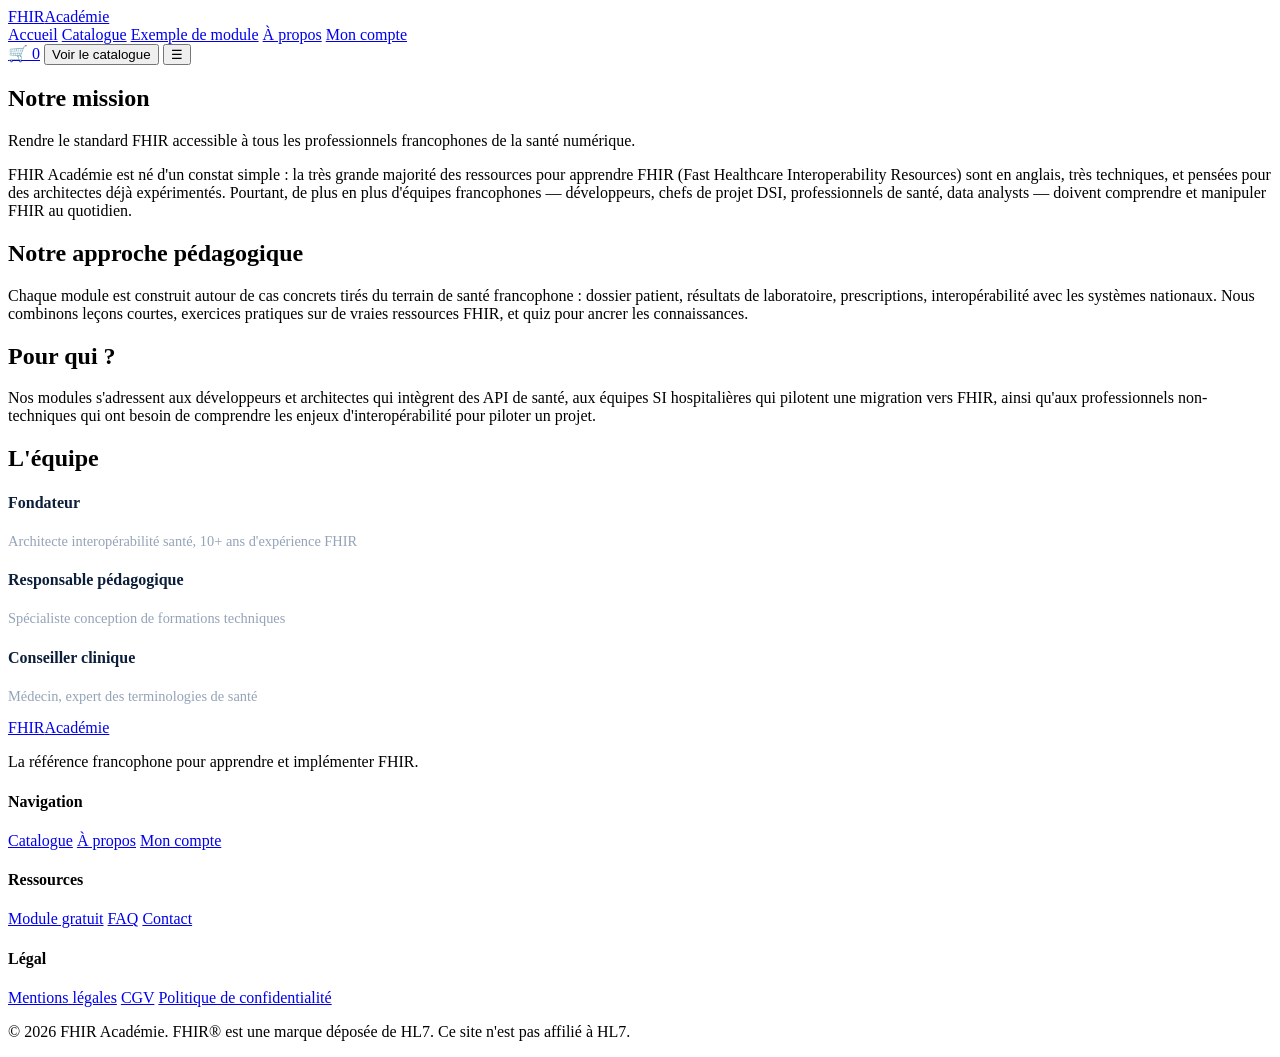
==== a-propos.html @ 5322b97f "Add files via upload" ====
<!DOCTYPE html>
<html lang="fr">
<head>
<meta charset="UTF-8">
<meta name="viewport" content="width=device-width, initial-scale=1.0">
<title>À propos — FHIR Académie</title>
<link rel="stylesheet" href="css/style.css">
</head>
<body>

<header class="site-header">
  <div class="container header-inner">
    <a href="index.html" class="logo">FHIR<span>Académie</span></a>
    <nav class="main-nav" id="mainNav">
      <a href="index.html">Accueil</a>
      <a href="catalogue.html">Catalogue</a>
      <a href="module.html?id=fhir-101">Exemple de module</a>
      <a href="a-propos.html" class="active">À propos</a>
      <a href="compte.html">Mon compte</a>
    </nav>
    <div class="header-actions">
      <a href="panier.html" class="cart-link">🛒 <span id="cartCount">0</span></a>
      <button class="btn btn-primary" onclick="window.location.href='catalogue.html'">Voir le catalogue</button>
      <button class="nav-toggle" id="navToggle" aria-label="Menu">☰</button>
    </div>
  </div>
</header>

<section class="page-hero">
  <div class="container">
    <h1>Notre mission</h1>
    <p>Rendre le standard FHIR accessible à tous les professionnels francophones de la santé numérique.</p>
  </div>
</section>

<div class="container">
  <div class="about-content">
    <p>FHIR Académie est né d'un constat simple : la très grande majorité des ressources pour apprendre FHIR
    (Fast Healthcare Interoperability Resources) sont en anglais, très techniques, et pensées pour des
    architectes déjà expérimentés. Pourtant, de plus en plus d'équipes francophones — développeurs, chefs
    de projet DSI, professionnels de santé, data analysts — doivent comprendre et manipuler FHIR au quotidien.</p>

    <h2>Notre approche pédagogique</h2>
    <p>Chaque module est construit autour de cas concrets tirés du terrain de santé francophone : dossier
    patient, résultats de laboratoire, prescriptions, interopérabilité avec les systèmes nationaux. Nous
    combinons leçons courtes, exercices pratiques sur de vraies ressources FHIR, et quiz pour ancrer les
    connaissances.</p>

    <h2>Pour qui ?</h2>
    <p>Nos modules s'adressent aux développeurs et architectes qui intègrent des API de santé, aux équipes
    SI hospitalières qui pilotent une migration vers FHIR, ainsi qu'aux professionnels non-techniques qui
    ont besoin de comprendre les enjeux d'interopérabilité pour piloter un projet.</p>

    <h2>L'équipe</h2>
    <div class="team-grid">
      <div class="team-card">
        <div class="team-avatar"></div>
        <h4 style="color:#0b1f3a;">Fondateur</h4>
        <p style="color:#94a3b8;font-size:.9rem;">Architecte interopérabilité santé, 10+ ans d'expérience FHIR</p>
      </div>
      <div class="team-card">
        <div class="team-avatar"></div>
        <h4 style="color:#0b1f3a;">Responsable pédagogique</h4>
        <p style="color:#94a3b8;font-size:.9rem;">Spécialiste conception de formations techniques</p>
      </div>
      <div class="team-card">
        <div class="team-avatar"></div>
        <h4 style="color:#0b1f3a;">Conseiller clinique</h4>
        <p style="color:#94a3b8;font-size:.9rem;">Médecin, expert des terminologies de santé</p>
      </div>
    </div>
  </div>
</div>

<footer class="site-footer">
  <div class="container footer-grid">
    <div>
      <a href="index.html" class="logo">FHIR<span>Académie</span></a>
      <p>La référence francophone pour apprendre et implémenter FHIR.</p>
    </div>
    <div>
      <h4>Navigation</h4>
      <a href="catalogue.html">Catalogue</a>
      <a href="a-propos.html">À propos</a>
      <a href="compte.html">Mon compte</a>
    </div>
    <div>
      <h4>Ressources</h4>
      <a href="module.html?id=fhir-101">Module gratuit</a>
      <a href="#">FAQ</a>
      <a href="#">Contact</a>
    </div>
    <div>
      <h4>Légal</h4>
      <a href="#">Mentions légales</a>
      <a href="#">CGV</a>
      <a href="#">Politique de confidentialité</a>
    </div>
  </div>
  <div class="container footer-bottom">
    <p>© 2026 FHIR Académie. FHIR® est une marque déposée de HL7. Ce site n'est pas affilié à HL7.</p>
  </div>
</footer>

<script src="js/data.js"></script>
<script src="js/cart.js"></script>
<script src="js/main.js"></script>
</body>
</html>
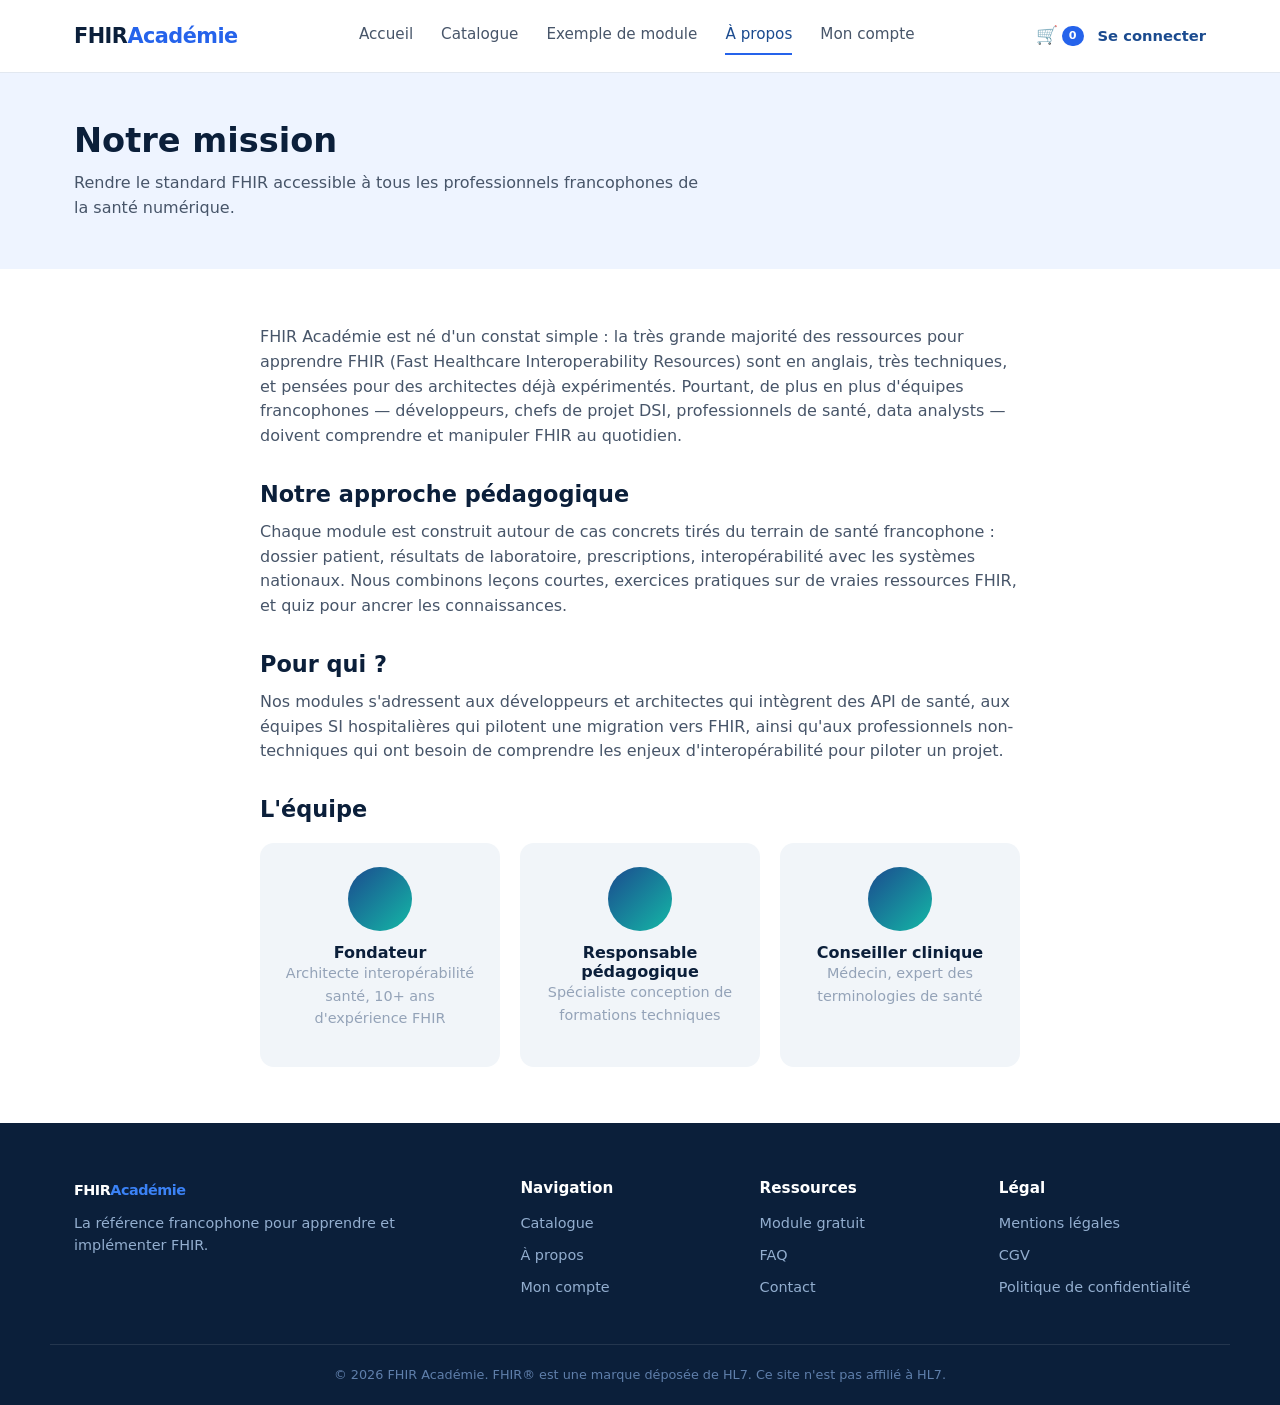
==== commit ca95a461: "update page compte connexion" ====
--- a/a-propos.html
+++ b/a-propos.html
@@ -20,7 +20,7 @@
     </nav>
     <div class="header-actions">
       <a href="panier.html" class="cart-link">🛒 <span id="cartCount">0</span></a>
-      <button class="btn btn-primary" onclick="window.location.href='catalogue.html'">Voir le catalogue</button>
+      <span id="authHeaderLink"></span>
       <button class="nav-toggle" id="navToggle" aria-label="Menu">☰</button>
     </div>
   </div>
@@ -105,5 +105,6 @@
 <script src="js/data.js"></script>
 <script src="js/cart.js"></script>
 <script src="js/main.js"></script>
+<script src="js/auth.js"></script>
 </body>
 </html>
--- a/css/style.css
+++ b/css/style.css
@@ -0,0 +1,298 @@
+/* ===== FHIR Académie — style.css ===== */
+:root{
+  --blue-900:#0b1f3a;
+  --blue-800:#12305c;
+  --blue-700:#1b4b8f;
+  --blue-600:#2563eb;
+  --blue-500:#3b82f6;
+  --blue-50:#eef4ff;
+  --teal:#14b8a6;
+  --ink:#0f172a;
+  --gray-600:#475569;
+  --gray-400:#94a3b8;
+  --gray-200:#e2e8f0;
+  --gray-100:#f1f5f9;
+  --white:#ffffff;
+  --radius:14px;
+  --radius-sm:8px;
+  --shadow:0 10px 30px -10px rgba(11,31,58,.15);
+  --shadow-sm:0 4px 14px -4px rgba(11,31,58,.12);
+  --maxw:1180px;
+}
+*{box-sizing:border-box;}
+html,body{margin:0;padding:0;}
+body{
+  font-family:"Segoe UI", "Inter", system-ui, -apple-system, Roboto, Helvetica, Arial, sans-serif;
+  color:var(--ink);
+  background:var(--white);
+  line-height:1.55;
+}
+img{max-width:100%;display:block;}
+a{color:inherit;text-decoration:none;}
+.container{max-width:var(--maxw);margin:0 auto;padding:0 24px;}
+ul{padding:0;margin:0;list-style:none;}
+h1,h2,h3,h4{line-height:1.2;margin:0;}
+p{margin:0;}
+code, pre{font-family:"Cascadia Code", Consolas, monospace;}
+
+/* Buttons */
+.btn{
+  display:inline-flex;align-items:center;justify-content:center;gap:8px;
+  padding:11px 20px;border-radius:999px;font-weight:600;font-size:.95rem;
+  cursor:pointer;border:none;transition:transform .15s ease, box-shadow .15s ease, background .15s ease;
+  white-space:nowrap;
+}
+.btn:hover{transform:translateY(-1px);}
+.btn-primary{background:var(--blue-600);color:#fff;box-shadow:var(--shadow-sm);}
+.btn-primary:hover{background:var(--blue-700);}
+.btn-outline{background:transparent;border:1.5px solid var(--blue-600);color:var(--blue-700);}
+.btn-outline:hover{background:var(--blue-50);}
+.btn-dark{background:var(--blue-900);color:#fff;}
+.btn-dark:hover{background:var(--blue-800);}
+.btn-lg{padding:14px 26px;font-size:1.02rem;}
+.btn-sm{padding:8px 14px;font-size:.85rem;}
+.btn-block{width:100%;}
+.btn[disabled]{opacity:.5;cursor:not-allowed;transform:none;}
+
+/* Header */
+.site-header{
+  position:sticky;top:0;z-index:100;background:rgba(255,255,255,.92);
+  backdrop-filter:blur(8px);border-bottom:1px solid var(--gray-200);
+}
+.header-inner{display:flex;align-items:center;justify-content:space-between;height:72px;gap:24px;}
+.logo{font-weight:800;font-size:1.3rem;color:var(--blue-900);letter-spacing:-.5px;}
+.logo span{color:var(--blue-600);}
+.main-nav{display:flex;gap:28px;align-items:center;flex:1;justify-content:center;}
+.main-nav a{font-weight:500;color:var(--gray-600);font-size:.95rem;padding:6px 0;border-bottom:2px solid transparent;}
+.main-nav a:hover, .main-nav a.active{color:var(--blue-700);border-bottom-color:var(--blue-600);}
+.header-actions{display:flex;align-items:center;gap:14px;}
+.cart-link{font-size:1.1rem;font-weight:600;color:var(--blue-800);display:flex;align-items:center;gap:4px;}
+#cartCount{background:var(--blue-600);color:#fff;font-size:.7rem;padding:1px 7px;border-radius:999px;}
+.nav-toggle{display:none;background:none;border:none;font-size:1.4rem;cursor:pointer;}
+
+/* Hero */
+.hero{background:linear-gradient(135deg,var(--blue-50) 0%, #ffffff 60%);padding:64px 0 60px;overflow:hidden;}
+.hero-inner{display:flex;align-items:center;gap:48px;}
+.hero-text{flex:1.1;}
+.badge{display:inline-block;background:var(--blue-100,#dbeafe);background:#dbeafe;color:var(--blue-700);
+  font-size:.8rem;font-weight:600;padding:6px 14px;border-radius:999px;margin-bottom:18px;}
+.hero-text h1{font-size:2.7rem;font-weight:800;color:var(--blue-900);letter-spacing:-1px;margin-bottom:20px;}
+.accent{color:var(--blue-600);}
+.hero-sub{font-size:1.08rem;color:var(--gray-600);max-width:560px;margin-bottom:28px;}
+.hero-cta{display:flex;gap:14px;margin-bottom:40px;flex-wrap:wrap;}
+.hero-stats{display:flex;gap:40px;}
+.hero-stats div{display:flex;flex-direction:column;}
+.hero-stats strong{font-size:1.5rem;color:var(--blue-800);font-weight:800;}
+.hero-stats span{font-size:.85rem;color:var(--gray-600);}
+.hero-visual{flex:1;display:flex;justify-content:center;}
+.code-card{background:var(--blue-900);border-radius:var(--radius);box-shadow:var(--shadow);width:100%;max-width:400px;overflow:hidden;}
+.code-card-head{display:flex;align-items:center;gap:6px;padding:12px 16px;background:rgba(255,255,255,.06);}
+.code-card-head span{width:10px;height:10px;border-radius:50%;background:var(--gray-400);}
+.code-card-head span:nth-child(1){background:#f87171;}
+.code-card-head span:nth-child(2){background:#fbbf24;}
+.code-card-head span:nth-child(3){background:#34d399;}
+.code-title{margin-left:8px;color:var(--gray-400);font-size:.8rem;}
+.code-card pre{margin:0;padding:20px;color:#c9e6ff;font-size:.85rem;overflow-x:auto;}
+
+/* Logos strip */
+.logos-strip{padding:28px 0;border-bottom:1px solid var(--gray-200);}
+.logos-strip p{text-align:center;color:var(--gray-400);font-size:.85rem;margin-bottom:14px;}
+.logos-row{display:flex;justify-content:center;gap:32px;flex-wrap:wrap;}
+.logos-row span{color:var(--gray-600);font-weight:600;font-size:.9rem;opacity:.75;}
+
+/* Sections */
+.section{padding:72px 0;}
+.section-title{font-size:2rem;font-weight:800;color:var(--blue-900);letter-spacing:-.5px;text-align:center;}
+.section-sub{text-align:center;color:var(--gray-600);max-width:620px;margin:14px auto 0;}
+.section-head-row{display:flex;justify-content:space-between;align-items:flex-end;margin-bottom:36px;flex-wrap:wrap;gap:12px;}
+.section-head-row .section-title, .section-head-row .section-sub{text-align:left;margin:0;}
+.link-arrow{color:var(--blue-600);font-weight:600;white-space:nowrap;}
+
+.why{background:var(--gray-100);}
+.feature-grid{display:grid;grid-template-columns:repeat(4,1fr);gap:22px;margin-top:44px;}
+.feature-card{background:#fff;border-radius:var(--radius);padding:26px 22px;box-shadow:var(--shadow-sm);}
+.feature-icon{font-size:1.8rem;margin-bottom:12px;}
+.feature-card h3{font-size:1.05rem;margin-bottom:8px;color:var(--blue-900);}
+.feature-card p{color:var(--gray-600);font-size:.92rem;}
+
+/* Course grid / cards */
+.course-grid{display:grid;grid-template-columns:repeat(3,1fr);gap:24px;}
+.course-card{
+  background:#fff;border:1px solid var(--gray-200);border-radius:var(--radius);overflow:hidden;
+  display:flex;flex-direction:column;transition:transform .15s ease, box-shadow .15s ease;
+}
+.course-card:hover{transform:translateY(-3px);box-shadow:var(--shadow);}
+.course-thumb{
+  height:130px;display:flex;align-items:center;justify-content:center;font-size:2.2rem;
+  color:#fff;background:linear-gradient(135deg,var(--blue-700),var(--teal));
+}
+.course-body{padding:20px;display:flex;flex-direction:column;gap:10px;flex:1;}
+.course-level{align-self:flex-start;font-size:.72rem;font-weight:700;text-transform:uppercase;
+  letter-spacing:.5px;padding:4px 10px;border-radius:999px;background:var(--blue-50);color:var(--blue-700);}
+.course-level.avance{background:#fff1e6;color:#c2410c;}
+.course-level.intermediaire{background:#eafff3;color:#0f9d58;}
+.course-body h3{font-size:1.1rem;color:var(--blue-900);}
+.course-desc{color:var(--gray-600);font-size:.9rem;flex:1;}
+.course-meta{display:flex;gap:14px;font-size:.8rem;color:var(--gray-400);}
+.course-foot{display:flex;justify-content:space-between;align-items:center;margin-top:6px;}
+.course-price{font-weight:800;font-size:1.15rem;color:var(--blue-900);}
+.course-price .old{font-size:.85rem;color:var(--gray-400);text-decoration:line-through;font-weight:500;margin-right:6px;}
+
+/* Testimonials */
+.testimonial-grid{display:grid;grid-template-columns:repeat(3,1fr);gap:22px;margin-top:44px;}
+.testimonial-card{background:var(--blue-50);border-radius:var(--radius);padding:26px;}
+.testimonial-card p{font-style:italic;color:var(--blue-900);margin-bottom:16px;}
+.testimonial-author{font-weight:700;font-size:.88rem;color:var(--blue-700);}
+
+/* CTA banner */
+.cta-banner{background:linear-gradient(135deg,var(--blue-900),var(--blue-700));padding:56px 0;}
+.cta-banner-inner{display:flex;align-items:center;justify-content:space-between;gap:24px;flex-wrap:wrap;}
+.cta-banner h2{color:#fff;font-size:1.6rem;margin-bottom:8px;}
+.cta-banner p{color:#c9d9f5;}
+
+/* Footer */
+.site-footer{background:var(--blue-900);color:#c9d9f5;padding:56px 0 20px;}
+.footer-grid{display:grid;grid-template-columns:2fr 1fr 1fr 1fr;gap:32px;}
+.footer-grid .logo{color:#fff;}
+.footer-grid .logo span{color:var(--blue-500);}
+.footer-grid p{color:#93aecf;margin-top:10px;font-size:.9rem;}
+.footer-grid h4{color:#fff;font-size:.95rem;margin-bottom:14px;}
+.footer-grid a{display:block;color:#93aecf;font-size:.9rem;margin-bottom:10px;}
+.footer-grid a:hover{color:#fff;}
+.footer-bottom{border-top:1px solid rgba(255,255,255,.1);margin-top:36px;padding-top:20px;}
+.footer-bottom p{color:#5f7fab;font-size:.8rem;text-align:center;}
+
+/* Page header (sub-pages) */
+.page-hero{background:var(--blue-50);padding:48px 0;}
+.page-hero h1{font-size:2.1rem;color:var(--blue-900);font-weight:800;}
+.page-hero p{color:var(--gray-600);margin-top:10px;max-width:640px;}
+.breadcrumb{font-size:.85rem;color:var(--gray-400);margin-bottom:14px;}
+.breadcrumb a{color:var(--blue-600);}
+
+/* Catalogue page */
+.catalogue-layout{display:flex;gap:32px;padding:48px 0;align-items:flex-start;}
+.filters{width:230px;flex-shrink:0;background:var(--gray-100);border-radius:var(--radius);padding:22px;position:sticky;top:96px;}
+.filters h4{font-size:.9rem;margin-bottom:12px;color:var(--blue-900);}
+.filter-group{margin-bottom:22px;}
+.filter-option{display:flex;align-items:center;gap:8px;margin-bottom:8px;font-size:.9rem;color:var(--gray-600);cursor:pointer;}
+.catalogue-results{flex:1;}
+.results-bar{display:flex;justify-content:space-between;align-items:center;margin-bottom:20px;color:var(--gray-600);font-size:.9rem;}
+
+/* Module detail page */
+.module-layout{display:grid;grid-template-columns:2fr 1fr;gap:40px;padding:48px 0;align-items:flex-start;}
+.module-main h1{font-size:2rem;color:var(--blue-900);font-weight:800;margin-bottom:14px;}
+.module-tags{display:flex;gap:10px;margin-bottom:18px;flex-wrap:wrap;}
+.tag{background:var(--blue-50);color:var(--blue-700);font-size:.78rem;font-weight:600;padding:5px 12px;border-radius:999px;}
+.module-desc{color:var(--gray-600);margin-bottom:32px;font-size:1.02rem;}
+.curriculum{border:1px solid var(--gray-200);border-radius:var(--radius);overflow:hidden;}
+.curriculum-section{border-bottom:1px solid var(--gray-200);}
+.curriculum-section:last-child{border-bottom:none;}
+.curriculum-head{padding:16px 20px;font-weight:700;background:var(--gray-100);color:var(--blue-900);font-size:.95rem;}
+.lesson-row{display:flex;align-items:center;justify-content:space-between;padding:13px 20px;font-size:.9rem;color:var(--gray-600);border-top:1px solid var(--gray-200);}
+.lesson-row .lesson-name{display:flex;align-items:center;gap:10px;}
+.lesson-row .lock{opacity:.5;}
+.lesson-row .free-badge{color:var(--teal);font-weight:700;font-size:.75rem;}
+
+.sidebar-card{border:1px solid var(--gray-200);border-radius:var(--radius);padding:26px;box-shadow:var(--shadow-sm);position:sticky;top:96px;}
+.sidebar-price{font-size:2rem;font-weight:800;color:var(--blue-900);margin-bottom:4px;}
+.sidebar-price .old{font-size:1.1rem;color:var(--gray-400);text-decoration:line-through;margin-right:8px;}
+.sidebar-note{font-size:.85rem;color:var(--gray-400);margin-bottom:20px;}
+.included-list{margin-top:22px;display:flex;flex-direction:column;gap:10px;font-size:.9rem;color:var(--gray-600);}
+.included-list div{display:flex;gap:10px;align-items:flex-start;}
+
+/* Cart page */
+.cart-layout{display:grid;grid-template-columns:2fr 1fr;gap:40px;padding:48px 0;align-items:flex-start;}
+.cart-item{display:flex;gap:16px;align-items:center;padding:18px 0;border-bottom:1px solid var(--gray-200);}
+.cart-item-thumb{width:64px;height:64px;border-radius:var(--radius-sm);background:linear-gradient(135deg,var(--blue-700),var(--teal));
+  display:flex;align-items:center;justify-content:center;font-size:1.4rem;color:#fff;flex-shrink:0;}
+.cart-item-info{flex:1;}
+.cart-item-info h4{font-size:1rem;color:var(--blue-900);margin-bottom:4px;}
+.cart-item-info p{font-size:.85rem;color:var(--gray-400);}
+.cart-item-price{font-weight:700;color:var(--blue-900);}
+.remove-btn{background:none;border:none;color:#dc2626;cursor:pointer;font-size:.85rem;font-weight:600;margin-left:16px;}
+.summary-row{display:flex;justify-content:space-between;margin-bottom:12px;font-size:.95rem;color:var(--gray-600);}
+.summary-row.total{font-weight:800;font-size:1.2rem;color:var(--blue-900);border-top:1px solid var(--gray-200);padding-top:14px;margin-top:6px;}
+.empty-state{text-align:center;padding:60px 20px;color:var(--gray-400);}
+.empty-state .btn{margin-top:18px;}
+
+/* Account page */
+.account-layout{display:grid;grid-template-columns:260px 1fr;gap:32px;padding:48px 0;}
+.account-nav{display:flex;flex-direction:column;gap:4px;}
+.account-nav a{padding:11px 16px;border-radius:var(--radius-sm);color:var(--gray-600);font-weight:500;font-size:.92rem;}
+.account-nav a.active{background:var(--blue-50);color:var(--blue-700);}
+.account-card{background:#fff;border:1px solid var(--gray-200);border-radius:var(--radius);padding:28px;}
+.progress-bar-track{background:var(--gray-200);border-radius:999px;height:8px;overflow:hidden;margin-top:8px;}
+.progress-bar-fill{background:var(--blue-600);height:100%;border-radius:999px;}
+.enrolled-course{display:flex;align-items:center;gap:16px;padding:16px 0;border-bottom:1px solid var(--gray-200);}
+.enrolled-course:last-child{border-bottom:none;}
+.enrolled-thumb{width:56px;height:56px;border-radius:var(--radius-sm);background:linear-gradient(135deg,var(--blue-700),var(--teal));
+  display:flex;align-items:center;justify-content:center;color:#fff;flex-shrink:0;}
+.enrolled-info{flex:1;}
+.enrolled-info h4{font-size:.95rem;color:var(--blue-900);margin-bottom:6px;}
+.form-row{margin-bottom:16px;}
+.form-row label{display:block;font-size:.85rem;font-weight:600;color:var(--gray-600);margin-bottom:6px;}
+.form-row input{width:100%;padding:10px 14px;border:1px solid var(--gray-200);border-radius:var(--radius-sm);font-size:.92rem;}
+
+/* Lesson viewer page */
+.lesson-layout{display:grid;grid-template-columns:1fr 320px;gap:0;min-height:calc(100vh - 72px);}
+.lesson-content{padding:40px 48px;}
+.lesson-content h1{font-size:1.6rem;color:var(--blue-900);margin-bottom:16px;}
+.video-placeholder{background:var(--blue-900);border-radius:var(--radius);aspect-ratio:16/9;display:flex;align-items:center;justify-content:center;color:#fff;font-size:3rem;margin-bottom:28px;}
+.lesson-text{color:var(--gray-600);}
+.lesson-text h2{color:var(--blue-900);font-size:1.2rem;margin:24px 0 10px;}
+.lesson-text p{margin-bottom:12px;}
+.lesson-text pre{background:var(--blue-900);color:#c9e6ff;padding:16px;border-radius:var(--radius-sm);overflow-x:auto;margin:14px 0;font-size:.85rem;}
+.quiz-box{background:var(--gray-100);border-radius:var(--radius);padding:22px;margin-top:28px;}
+.quiz-box h3{color:var(--blue-900);margin-bottom:14px;}
+.quiz-option{display:flex;align-items:center;gap:10px;padding:10px 14px;border:1px solid var(--gray-200);border-radius:var(--radius-sm);margin-bottom:8px;cursor:pointer;background:#fff;}
+.quiz-option:hover{border-color:var(--blue-500);}
+.lesson-nav-footer{display:flex;justify-content:space-between;margin-top:32px;}
+.lesson-sidebar{background:var(--gray-100);border-left:1px solid var(--gray-200);padding:28px 22px;overflow-y:auto;}
+.lesson-sidebar h4{color:var(--blue-900);margin-bottom:16px;font-size:.95rem;}
+
+/* About page */
+.about-content{padding:56px 0;max-width:760px;margin:0 auto;}
+.about-content h2{color:var(--blue-900);font-size:1.4rem;margin:32px 0 12px;}
+.about-content p{color:var(--gray-600);margin-bottom:14px;}
+.team-grid{display:grid;grid-template-columns:repeat(3,1fr);gap:20px;margin-top:20px;}
+.team-card{text-align:center;background:var(--gray-100);border-radius:var(--radius);padding:24px;}
+.team-avatar{width:64px;height:64px;border-radius:50%;background:linear-gradient(135deg,var(--blue-700),var(--teal));margin:0 auto 12px;}
+
+/* Auth pages (inscription / connexion) */
+.auth-section{display:flex;justify-content:center;padding:64px 20px;background:var(--gray-100);min-height:calc(100vh - 72px - 300px);}
+.auth-card{background:#fff;border-radius:var(--radius);box-shadow:var(--shadow);padding:40px;max-width:420px;width:100%;}
+.auth-card h1{font-size:1.6rem;color:var(--blue-900);font-weight:800;margin-bottom:8px;}
+.auth-sub{color:var(--gray-600);margin-bottom:28px;font-size:.95rem;}
+.auth-switch{text-align:center;margin-top:20px;font-size:.9rem;color:var(--gray-600);}
+.auth-switch a{color:var(--blue-600);font-weight:600;}
+.form-error{color:#dc2626;font-size:.85rem;margin:-4px 0 14px;min-height:1em;}
+#authHeaderLink a{font-weight:600;color:var(--blue-700);font-size:.92rem;}
+
+/* Auth pages (inscription / connexion) */
+.auth-section{display:flex;justify-content:center;padding:64px 20px;background:var(--gray-100);min-height:calc(100vh - 72px - 300px);}
+.auth-card{background:#fff;border-radius:var(--radius);box-shadow:var(--shadow);padding:40px;max-width:420px;width:100%;}
+.auth-card h1{font-size:1.6rem;color:var(--blue-900);font-weight:800;margin-bottom:8px;}
+.auth-sub{color:var(--gray-600);margin-bottom:28px;font-size:.95rem;}
+.auth-switch{text-align:center;margin-top:20px;font-size:.9rem;color:var(--gray-600);}
+.auth-switch a{color:var(--blue-600);font-weight:600;}
+.form-error{color:#dc2626;font-size:.85rem;margin:-4px 0 14px;min-height:1em;}
+#authHeaderLink a{font-weight:600;color:var(--blue-700);font-size:.92rem;}
+
+/* Responsive */
+@media (max-width: 980px){
+  .hero-inner{flex-direction:column;}
+  .feature-grid, .course-grid, .testimonial-grid{grid-template-columns:repeat(2,1fr);}
+  .module-layout, .cart-layout, .account-layout{grid-template-columns:1fr;}
+  .lesson-layout{grid-template-columns:1fr;}
+  .lesson-sidebar{border-left:none;border-top:1px solid var(--gray-200);}
+  .team-grid{grid-template-columns:1fr;}
+}
+@media (max-width: 640px){
+  .main-nav{display:none;}
+  .nav-toggle{display:block;}
+  .feature-grid, .course-grid, .testimonial-grid{grid-template-columns:1fr;}
+  .hero-text h1{font-size:2rem;}
+  .catalogue-layout{flex-direction:column;}
+  .filters{width:100%;position:static;}
+  .footer-grid{grid-template-columns:1fr 1fr;}
+}
